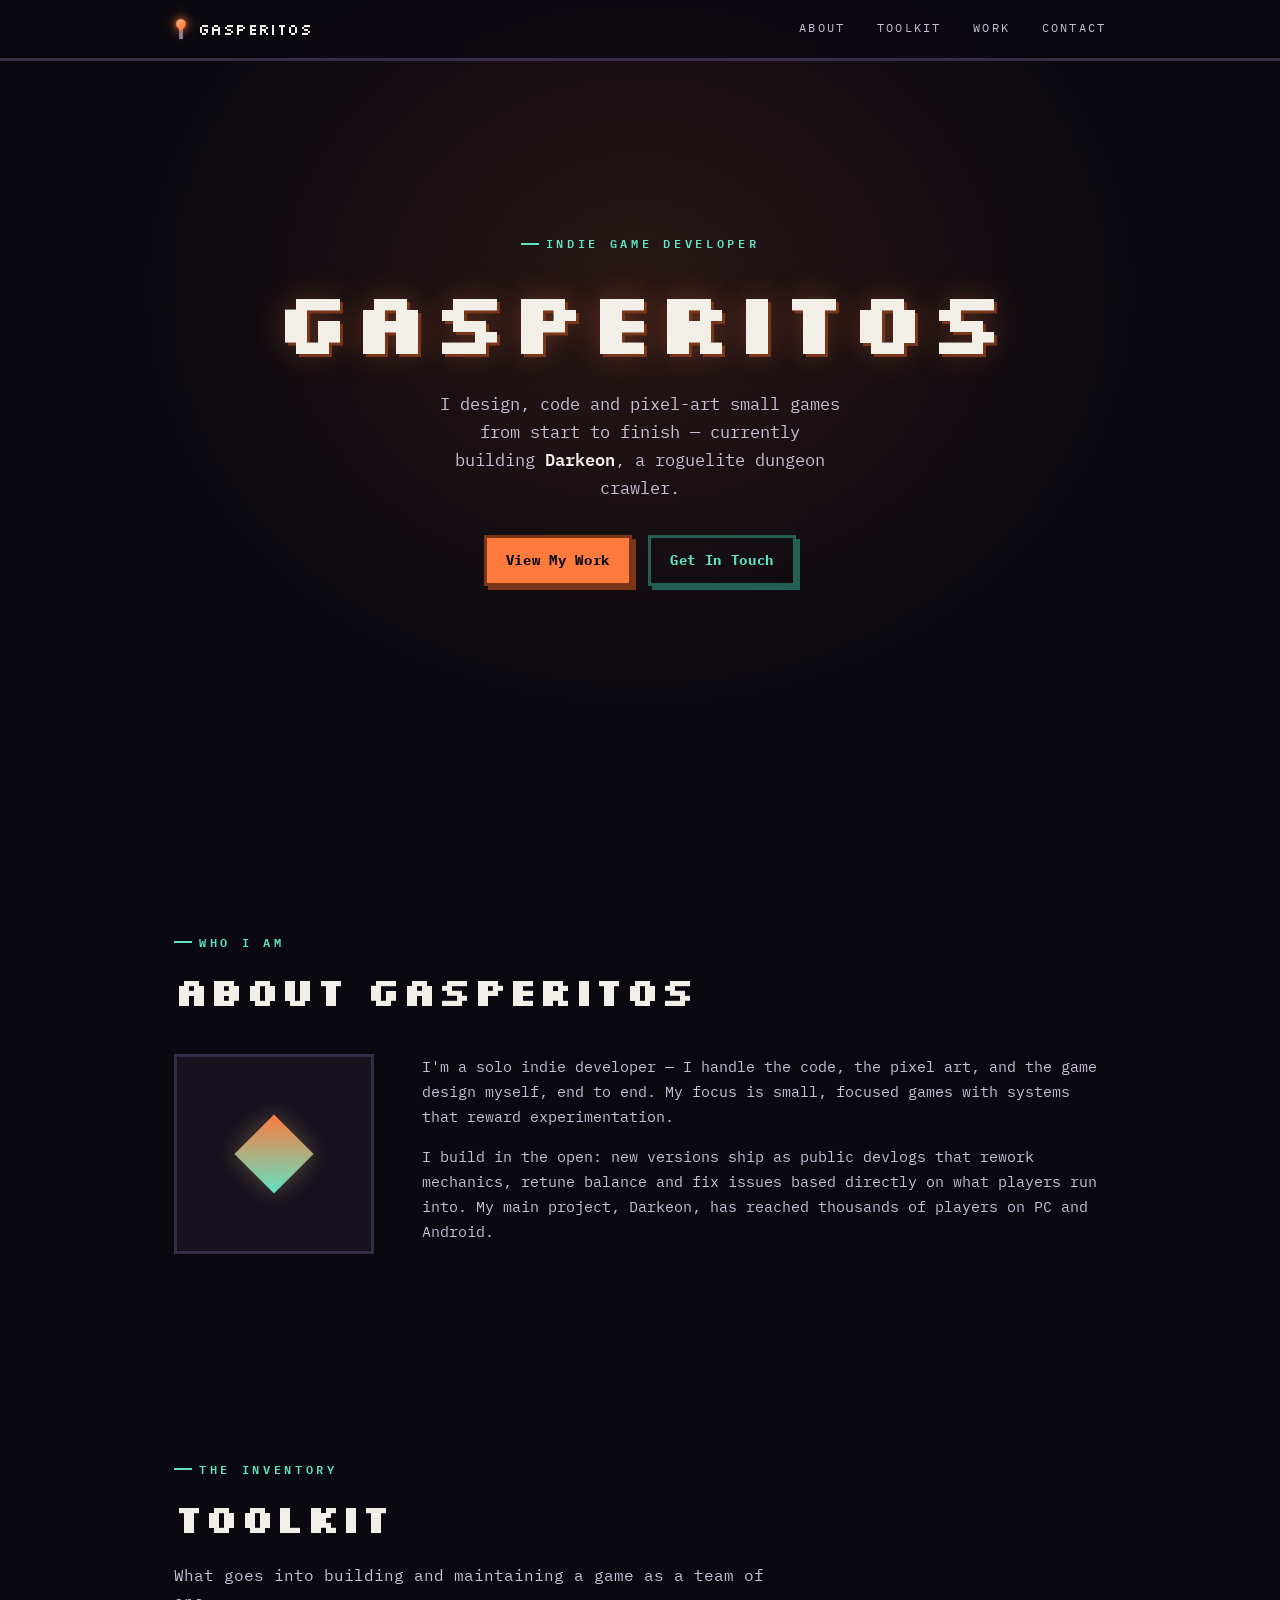
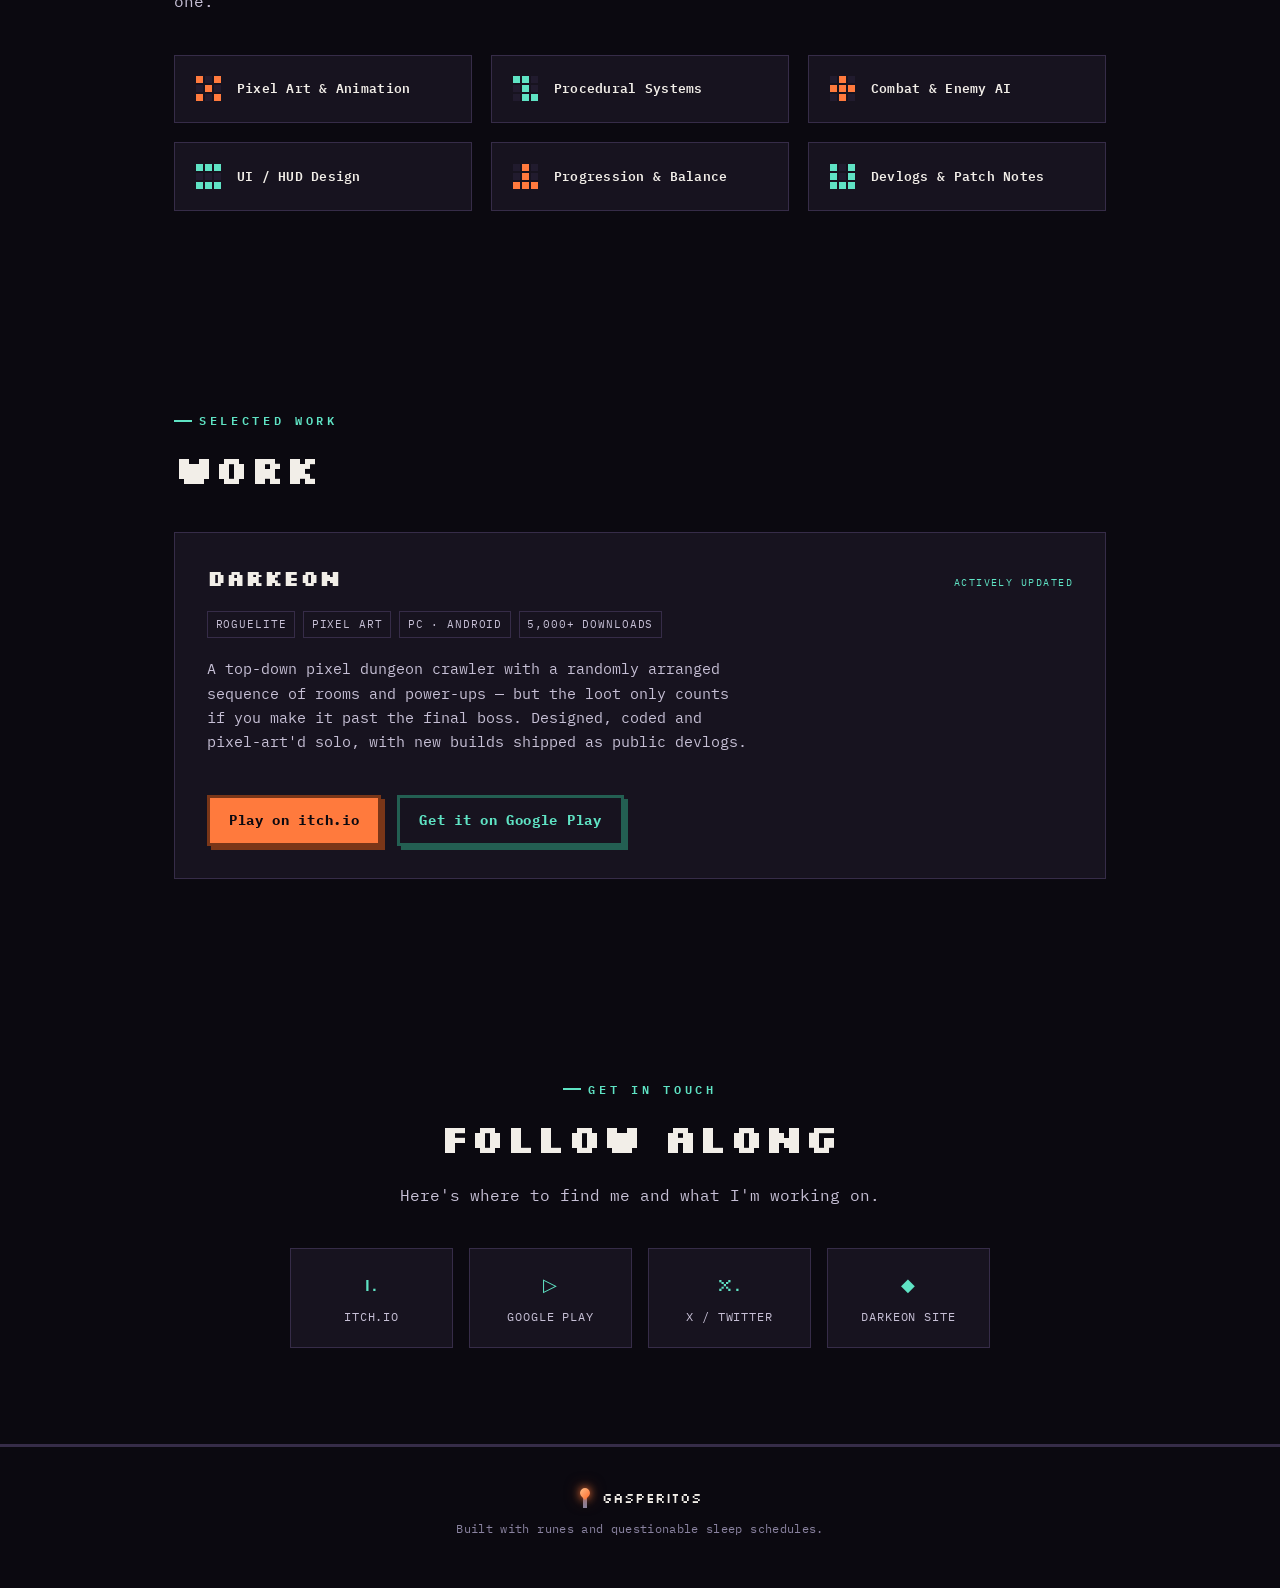
==== index.html @ eeb6ac63 "Add files via upload" ====
<!DOCTYPE html>
<html lang="en">
<head>
<meta charset="UTF-8">
<meta name="viewport" content="width=device-width, initial-scale=1.0">
<title>Gasperitos — Indie Game Developer</title>
<meta name="description" content="Portfolio of Gasperitos, indie game developer — pixel art, gameplay systems, and the mind behind Darkeon.">
<link rel="icon" href="data:image/svg+xml,%3Csvg xmlns='http://www.w3.org/2000/svg' viewBox='0 0 100 100'%3E%3Ctext y='.9em' font-size='90'%3E%F0%9F%94%A5%3C/text%3E%3C/svg%3E">
<link rel="preconnect" href="https://fonts.googleapis.com">
<link rel="preconnect" href="https://fonts.gstatic.com" crossorigin>
<link href="https://fonts.googleapis.com/css2?family=Silkscreen:wght@400;700&family=IBM+Plex+Mono:wght@400;500;600;700&display=swap" rel="stylesheet">
<link rel="stylesheet" href="style.css">
</head>
<body>

<a class="skip-link" href="#main">Skip to content</a>

<header class="nav" id="siteNav">
  <div class="nav-inner">
    <a class="brand" href="#top">
      <span class="torch-icon" aria-hidden="true"><span class="stick"></span><span class="flame"></span></span>
      GASPERITOS
    </a>
    <nav class="nav-links" aria-label="Primary">
      <a href="#about">About</a>
      <a href="#toolkit">Toolkit</a>
      <a href="#work">Work</a>
      <a href="#contact">Contact</a>
    </nav>
    <button class="nav-toggle" id="navToggle" aria-label="Toggle menu" aria-expanded="false">
      <span class="bars"></span>
    </button>
  </div>
</header>

<main id="main">

  <!-- HERO -->
  <section class="hero" id="top">
    <div class="hero-content">
      <p class="eyebrow">Indie Game Developer</p>
      <h1 class="hero-title">GASPERITOS</h1>
      <p class="hero-sub">I design, code and pixel-art small games from start to finish — currently building <strong>Darkeon</strong>, a roguelite dungeon crawler.</p>
      <div class="btn-row">
        <a class="btn btn-primary" href="#work">View My Work</a>
        <a class="btn btn-ghost" href="#contact">Get In Touch</a>
      </div>
    </div>
  </section>

  <!-- ABOUT -->
  <section class="about" id="about">
    <div class="container">
      <p class="eyebrow reveal">Who I Am</p>
      <h2 class="section-title reveal">About Gasperitos</h2>
      <div class="about-grid">
        <div class="emblem reveal" aria-hidden="true">
          <div class="emblem-mark"></div>
        </div>
        <div class="about-body reveal">
          <p>I'm a solo indie developer — I handle the code, the pixel art, and the game design myself, end to end. My focus is small, focused games with systems that reward experimentation.</p>
          <p>I build in the open: new versions ship as public devlogs that rework mechanics, retune balance and fix issues based directly on what players run into. My main project, Darkeon, has reached thousands of players on PC and Android.</p>
        </div>
      </div>
    </div>
  </section>

  <!-- TOOLKIT -->
  <section class="toolkit" id="toolkit">
    <div class="container">
      <p class="eyebrow reveal">The Inventory</p>
      <h2 class="section-title reveal">Toolkit</h2>
      <p class="lede reveal">What goes into building and maintaining a game as a team of one.</p>

      <div class="toolkit-grid">
        <div class="tool-card reveal">
          <div class="mini-grid" aria-hidden="true">
            <div class="cell on"></div><div class="cell"></div><div class="cell on"></div>
            <div class="cell"></div><div class="cell on"></div><div class="cell"></div>
            <div class="cell on"></div><div class="cell"></div><div class="cell on"></div>
          </div>
          <span class="label">Pixel Art &amp; Animation</span>
        </div>
        <div class="tool-card reveal">
          <div class="mini-grid" aria-hidden="true">
            <div class="cell on-r"></div><div class="cell on-r"></div><div class="cell"></div>
            <div class="cell"></div><div class="cell on-r"></div><div class="cell"></div>
            <div class="cell"></div><div class="cell on-r"></div><div class="cell on-r"></div>
          </div>
          <span class="label">Procedural Systems</span>
        </div>
        <div class="tool-card reveal">
          <div class="mini-grid" aria-hidden="true">
            <div class="cell"></div><div class="cell on"></div><div class="cell"></div>
            <div class="cell on"></div><div class="cell on"></div><div class="cell on"></div>
            <div class="cell"></div><div class="cell on"></div><div class="cell"></div>
          </div>
          <span class="label">Combat &amp; Enemy AI</span>
        </div>
        <div class="tool-card reveal">
          <div class="mini-grid" aria-hidden="true">
            <div class="cell on-r"></div><div class="cell on-r"></div><div class="cell on-r"></div>
            <div class="cell"></div><div class="cell"></div><div class="cell"></div>
            <div class="cell on-r"></div><div class="cell on-r"></div><div class="cell on-r"></div>
          </div>
          <span class="label">UI / HUD Design</span>
        </div>
        <div class="tool-card reveal">
          <div class="mini-grid" aria-hidden="true">
            <div class="cell"></div><div class="cell on"></div><div class="cell"></div>
            <div class="cell"></div><div class="cell on"></div><div class="cell"></div>
            <div class="cell on"></div><div class="cell on"></div><div class="cell on"></div>
          </div>
          <span class="label">Progression &amp; Balance</span>
        </div>
        <div class="tool-card reveal">
          <div class="mini-grid" aria-hidden="true">
            <div class="cell on-r"></div><div class="cell"></div><div class="cell on-r"></div>
            <div class="cell on-r"></div><div class="cell"></div><div class="cell on-r"></div>
            <div class="cell on-r"></div><div class="cell on-r"></div><div class="cell on-r"></div>
          </div>
          <span class="label">Devlogs &amp; Patch Notes</span>
        </div>
      </div>
    </div>
  </section>

  <!-- WORK -->
  <section class="work" id="work">
    <div class="container">
      <p class="eyebrow reveal">Selected Work</p>
      <h2 class="section-title reveal">Work</h2>

      <div class="project-card reveal">
        <div class="project-head">
          <h3>Darkeon</h3>
          <span class="project-status">Actively updated</span>
        </div>
        <div class="chip-row">
          <span class="chip">Roguelite</span>
          <span class="chip">Pixel Art</span>
          <span class="chip">PC · Android</span>
          <span class="chip">5,000+ downloads</span>
        </div>
        <p>A top-down pixel dungeon crawler with a randomly arranged sequence of rooms and power-ups — but the loot only counts if you make it past the final boss. Designed, coded and pixel-art'd solo, with new builds shipped as public devlogs.</p>
        <div class="btn-row" style="margin-top:.4rem;">
          <a class="btn btn-primary" href="https://gasperitos.itch.io/darkeon" target="_blank" rel="noopener">Play on itch.io</a>
          <a class="btn btn-ghost" href="https://play.google.com/store/apps/details?id=com.gasperitos.grimstonedungeon" target="_blank" rel="noopener">Get it on Google Play</a>
        </div>
      </div>
    </div>
  </section>

  <!-- CONTACT -->
  <section class="contact" id="contact">
    <div class="container">
      <p class="eyebrow reveal">Get In Touch</p>
      <h2 class="section-title reveal">Follow Along</h2>
      <p class="lede reveal">Here's where to find me and what I'm working on.</p>

      <div class="link-grid">
        <a class="link-card reveal" href="https://gasperitos.itch.io/darkeon" target="_blank" rel="noopener">
          <span class="link-glyph">i.</span>itch.io
        </a>
        <a class="link-card reveal" href="https://play.google.com/store/apps/details?id=com.gasperitos.grimstonedungeon" target="_blank" rel="noopener">
          <span class="link-glyph">▷</span>Google Play
        </a>
        <a class="link-card reveal" href="https://x.com/darkeonn" target="_blank" rel="noopener">
          <span class="link-glyph">x.</span>X / Twitter
        </a>
        <a class="link-card reveal" href="https://theclanstwo.github.io/darkeon" target="_blank" rel="noopener">
          <span class="link-glyph">◆</span>Darkeon Site
        </a>
      </div>
    </div>
  </section>

</main>

<footer>
  <div class="footer-brand">
    <span class="torch-icon" aria-hidden="true"><span class="stick"></span><span class="flame"></span></span>
    GASPERITOS
  </div>
  <p class="footer-note">Built with runes and questionable sleep schedules.</p>
</footer>

<script src="script.js" defer></script>

</body>
</html>
---- style.css ----
/* ============================================================
   TOKENS
   ============================================================ */
:root{
  --bg-void: #0b0910;
  --bg-panel: #17131f;
  --bg-panel-raised: #211b2e;
  --bg-panel-border: #362c48;

  --ember: #ff7a3d;
  --ember-soft: #ffb27a;
  --ember-dim: #7a3618;

  --rune: #5fe3c4;
  --rune-dim: #235f52;

  --stone: #c7c0d6;
  --stone-dim: #8a83a0;
  --bone: #f2eee8;

  --font-display: 'Silkscreen', monospace;
  --font-body: 'IBM Plex Mono', monospace;

  --container: 980px;
  --ease: cubic-bezier(.2,.8,.2,1);
}

/* ============================================================
   RESET
   ============================================================ */
*, *::before, *::after{ box-sizing: border-box; }
html{ scroll-behavior: smooth; }
body{
  margin:0;
  background: var(--bg-void);
  color: var(--stone);
  font-family: var(--font-body);
  font-size: 16px;
  line-height: 1.65;
  -webkit-font-smoothing: antialiased;
}
h1,h2,h3{ margin:0; color: var(--bone); font-family: var(--font-display); font-weight:700; line-height:1.15; }
p{ margin:0 0 1em; }
a{ color: inherit; }
ul{ margin:0; padding:0; list-style:none; }
button{ font-family:inherit; cursor:pointer; }

::selection{ background: var(--ember); color: var(--bg-void); }
::-webkit-scrollbar{ width:10px; }
::-webkit-scrollbar-track{ background: var(--bg-void); }
::-webkit-scrollbar-thumb{ background: var(--bg-panel-border); }
::-webkit-scrollbar-thumb:hover{ background: var(--ember-dim); }

:focus-visible{ outline: 2px solid var(--rune); outline-offset: 3px; }

.skip-link{
  position:absolute; left:-999px; top:auto;
  background: var(--rune); color: var(--bg-void);
  padding:.6em 1em; z-index:200; font-weight:700;
}
.skip-link:focus{ left:1rem; top:1rem; }

/* ============================================================
   LAYOUT HELPERS
   ============================================================ */
.container{ max-width: var(--container); margin: 0 auto; padding: 0 1.5rem; }
section{ padding: 6rem 0; position: relative; }
.eyebrow{
  display:inline-flex; align-items:center; gap:.6em;
  font-size:.72rem; letter-spacing:.32em; text-transform:uppercase;
  color: var(--rune); font-weight:600; margin-bottom:1rem;
}
.eyebrow::before{ content:""; width:18px; height:2px; background: var(--rune); }
.section-title{ font-size: clamp(1.7rem, 4.2vw, 2.5rem); margin-bottom: 1.3rem; letter-spacing:.01em; }
.lede{ max-width: 60ch; color: var(--stone); font-size: 1rem; }

.reveal{ opacity:0; transform: translateY(16px); transition: opacity .6s var(--ease), transform .6s var(--ease); }
.reveal.revealed{ opacity:1; transform:none; }

/* ============================================================
   BUTTONS
   ============================================================ */
.btn{
  display:inline-flex; align-items:center; gap:.6em;
  font-family: var(--font-body); font-weight:700; font-size:.85rem; letter-spacing:.05em;
  text-decoration:none; padding: .85em 1.4em; border: 3px solid; border-radius:0;
  transition: transform .08s steps(2), box-shadow .08s steps(2); white-space:nowrap;
}
.btn:active{ transform: translate(3px,3px); }
.btn-primary{ background: var(--ember); color: var(--bg-void); border-color: var(--ember-dim); box-shadow: 4px 4px 0 var(--ember-dim); }
.btn-primary:hover{ background: var(--ember-soft); }
.btn-primary:active{ box-shadow: 1px 1px 0 var(--ember-dim); }
.btn-ghost{ background: transparent; color: var(--rune); border-color: var(--rune-dim); box-shadow: 4px 4px 0 var(--rune-dim); }
.btn-ghost:hover{ background: rgba(95,227,196,.08); }
.btn-ghost:active{ box-shadow: 1px 1px 0 var(--rune-dim); }
.btn-row{ display:flex; flex-wrap:wrap; gap:1rem; margin-top:2rem; }

/* ============================================================
   NAV
   ============================================================ */
.nav{
  position: fixed; top:0; left:0; right:0; z-index:100;
  background: rgba(11,9,16,.85); backdrop-filter: blur(6px);
  border-bottom: 3px solid var(--bg-panel-border);
}
.nav-inner{ max-width: var(--container); margin:0 auto; padding: .9rem 1.5rem; display:flex; align-items:center; justify-content:space-between; }
.brand{ display:flex; align-items:center; gap:.6rem; text-decoration:none; font-family: var(--font-display); color: var(--bone); font-size: 1rem; letter-spacing:.03em; }
.torch-icon{ position:relative; width:14px; height:20px; flex:0 0 auto; }
.torch-icon .stick{ position:absolute; bottom:0; left:50%; transform:translateX(-50%); width:4px; height:12px; background: var(--stone-dim); }
.torch-icon .flame{
  position:absolute; top:0; left:50%; width:10px; height:10px;
  background: linear-gradient(180deg, var(--ember-soft), var(--ember));
  border-radius: 50% 50% 50% 0; transform: translateX(-50%) rotate(-45deg);
  box-shadow: 0 0 8px var(--ember), 0 0 16px var(--ember-dim);
  animation: flicker 1.6s ease-in-out infinite;
}
@keyframes flicker{
  0%,100%{ transform: translateX(-50%) rotate(-45deg) scale(1); opacity:1; }
  35%{ transform: translateX(-50%) rotate(-40deg) scale(.92); opacity:.85; }
  60%{ transform: translateX(-50%) rotate(-48deg) scale(1.06); opacity:1; }
}
.nav-links{ display:flex; align-items:center; gap:2rem; }
.nav-links a{
  text-decoration:none; font-size:.75rem; letter-spacing:.18em; text-transform:uppercase;
  color: var(--stone); padding:.3em 0; border-bottom:2px solid transparent;
  transition: color .2s var(--ease), border-color .2s var(--ease);
}
.nav-links a:hover{ color: var(--ember-soft); border-color: var(--ember); }
.nav-toggle{
  display:none; background:none; border:2px solid var(--bg-panel-border); width:38px; height:34px;
  align-items:center; justify-content:center; color: var(--bone);
}
.nav-toggle .bars, .nav-toggle .bars::before, .nav-toggle .bars::after{
  content:""; display:block; width:18px; height:2px; background: var(--bone);
}
.nav-toggle .bars{ position:relative; }
.nav-toggle .bars::before{ position:absolute; top:-6px; left:0; content:""; width:18px; height:2px; background:var(--bone); }
.nav-toggle .bars::after{ position:absolute; top:6px; left:0; content:""; width:18px; height:2px; background:var(--bone); }

/* ============================================================
   HERO
   ============================================================ */
.hero{ min-height: 92svh; min-height: 92vh; display:flex; align-items:center; justify-content:center; position:relative; overflow:hidden; padding-top: 5rem; text-align:center; }
.hero::before{
  content:""; position:absolute; inset:0; z-index:0;
  background: radial-gradient(ellipse at 50% 35%, rgba(255,122,61,.12), transparent 55%), var(--bg-void);
}
.hero-content{ position:relative; z-index:2; padding: 0 1.5rem; }
.hero .eyebrow{ justify-content:center; }
.hero-title{
  font-size: clamp(2.6rem, 11vw, 5.5rem); letter-spacing:.02em;
  text-shadow: 3px 3px 0 var(--ember-dim), 0 0 30px rgba(255,122,61,.3);
}
.hero-sub{ max-width: 40ch; margin: 1.3rem auto 0; color: var(--stone); font-size: 1.05rem; }
.hero-sub strong{ color: var(--bone); font-weight:600; }
.hero .btn-row{ justify-content:center; }

/* ============================================================
   ABOUT
   ============================================================ */
.about-grid{ display:grid; grid-template-columns: 200px 1fr; gap: 3rem; align-items:start; margin-top: 2.5rem; }
.emblem{ width: 100%; aspect-ratio: 1; border: 3px solid var(--bg-panel-border); background: var(--bg-panel); display:grid; place-items:center; }
.emblem-mark{ width: 56px; height: 56px; background: linear-gradient(135deg, var(--ember), var(--rune)); transform: rotate(45deg); box-shadow: 0 0 24px rgba(255,122,61,.25), 0 0 24px rgba(95,227,196,.15); }
.about-body p{ font-size:.95rem; color: var(--stone); }
.about-body p + p{ margin-top:1em; }

/* ============================================================
   TOOLKIT
   ============================================================ */
.toolkit-grid{ margin-top: 2.5rem; display:grid; grid-template-columns: repeat(3, 1fr); gap: 1.2rem; }
.tool-card{ background: var(--bg-panel); border: 1px solid var(--bg-panel-border); padding: 1.3rem; display:flex; align-items:center; gap: 1rem; transition: border-color .25s var(--ease); }
.tool-card:hover{ border-color: var(--rune-dim); }
.mini-grid{ flex: 0 0 auto; display:grid; grid-template-columns: repeat(3, 7px); grid-template-rows: repeat(3, 7px); gap:2px; }
.mini-grid .cell{ background: var(--bg-panel-raised); }
.mini-grid .on{ background: var(--ember); }
.mini-grid .on-r{ background: var(--rune); }
.tool-card span.label{ font-size:.82rem; color: var(--bone); font-weight:600; letter-spacing:.02em; }

/* ============================================================
   WORK — single project spotlight
   ============================================================ */
.project-card{
  margin-top: 2.5rem; background: var(--bg-panel); border: 1px solid var(--bg-panel-border);
  padding: 2rem; display:grid; gap: 1.2rem;
}
.project-head{ display:flex; flex-wrap:wrap; align-items:baseline; justify-content:space-between; gap:.8rem; }
.project-head h3{ font-family: var(--font-display); font-size: 1.4rem; color: var(--bone); }
.project-status{ font-size:.65rem; letter-spacing:.14em; text-transform:uppercase; color: var(--rune); }
.chip-row{ display:flex; flex-wrap:wrap; gap:.5rem; }
.chip{
  font-size:.68rem; letter-spacing:.08em; text-transform:uppercase;
  color: var(--stone); border: 1px solid var(--bg-panel-border); padding:.35em .7em;
}
.project-card p{ font-size:.92rem; color: var(--stone); max-width: 60ch; }

/* ============================================================
   CONTACT / FOOTER
   ============================================================ */
.contact{ text-align:center; }
.contact .eyebrow{ justify-content:center; }
.contact .section-title{ margin-left:auto; margin-right:auto; }
.contact .lede{ margin:0 auto; }
.link-grid{ margin-top: 2.5rem; display:grid; grid-template-columns: repeat(4, 1fr); gap: 1rem; max-width: 700px; margin-left:auto; margin-right:auto; }
.link-card{
  display:flex; flex-direction:column; align-items:center; gap:.5rem; padding: 1.3rem 1rem;
  background: var(--bg-panel); border: 1px solid var(--bg-panel-border); text-decoration:none;
  color: var(--stone); font-size:.75rem; letter-spacing:.08em; text-transform:uppercase;
  transition: border-color .25s var(--ease), color .25s var(--ease), transform .25s var(--ease);
}
.link-card:hover{ border-color: var(--ember); color: var(--bone); transform: translateY(-3px); }
.link-glyph{ font-family: var(--font-display); font-size:1.1rem; color: var(--rune); }

footer{ border-top: 3px solid var(--bg-panel-border); padding: 2.4rem 0; text-align:center; }
.footer-brand{ display:flex; align-items:center; justify-content:center; gap:.6rem; font-family: var(--font-display); color: var(--bone); font-size:.9rem; margin-bottom:.6rem; }
.footer-note{ font-size:.72rem; color: var(--stone-dim); letter-spacing:.03em; }

/* ============================================================
   RESPONSIVE
   ============================================================ */
@media (max-width: 900px){
  .about-grid{ grid-template-columns: 140px 1fr; gap:2rem; }
  .toolkit-grid{ grid-template-columns: 1fr 1fr; }
  .link-grid{ grid-template-columns: 1fr 1fr; }
}
@media (max-width: 640px){
  section{ padding: 4rem 0; }
  .nav-links{
    position:absolute; top:100%; left:0; right:0; flex-direction:column; align-items:flex-start; gap:0;
    background: var(--bg-void); border-bottom: 3px solid var(--bg-panel-border);
    max-height:0; overflow:hidden; transition: max-height .3s var(--ease);
  }
  .nav.open .nav-links{ max-height: 260px; }
  .nav-links a{ width:100%; padding: .9rem 1.5rem; border-bottom:1px solid var(--bg-panel-border); }
  .nav-toggle{ display:flex; }
  .about-grid{ grid-template-columns: 1fr; }
  .emblem{ width:110px; margin:0 auto; }
  .toolkit-grid{ grid-template-columns: 1fr; }
  .link-grid{ grid-template-columns: 1fr 1fr; }
  .project-head{ flex-direction:column; align-items:flex-start; }
}
@media (prefers-reduced-motion: reduce){
  *{ animation-duration: .001ms !important; animation-iteration-count: 1 !important; transition-duration: .001ms !important; scroll-behavior:auto !important; }
}
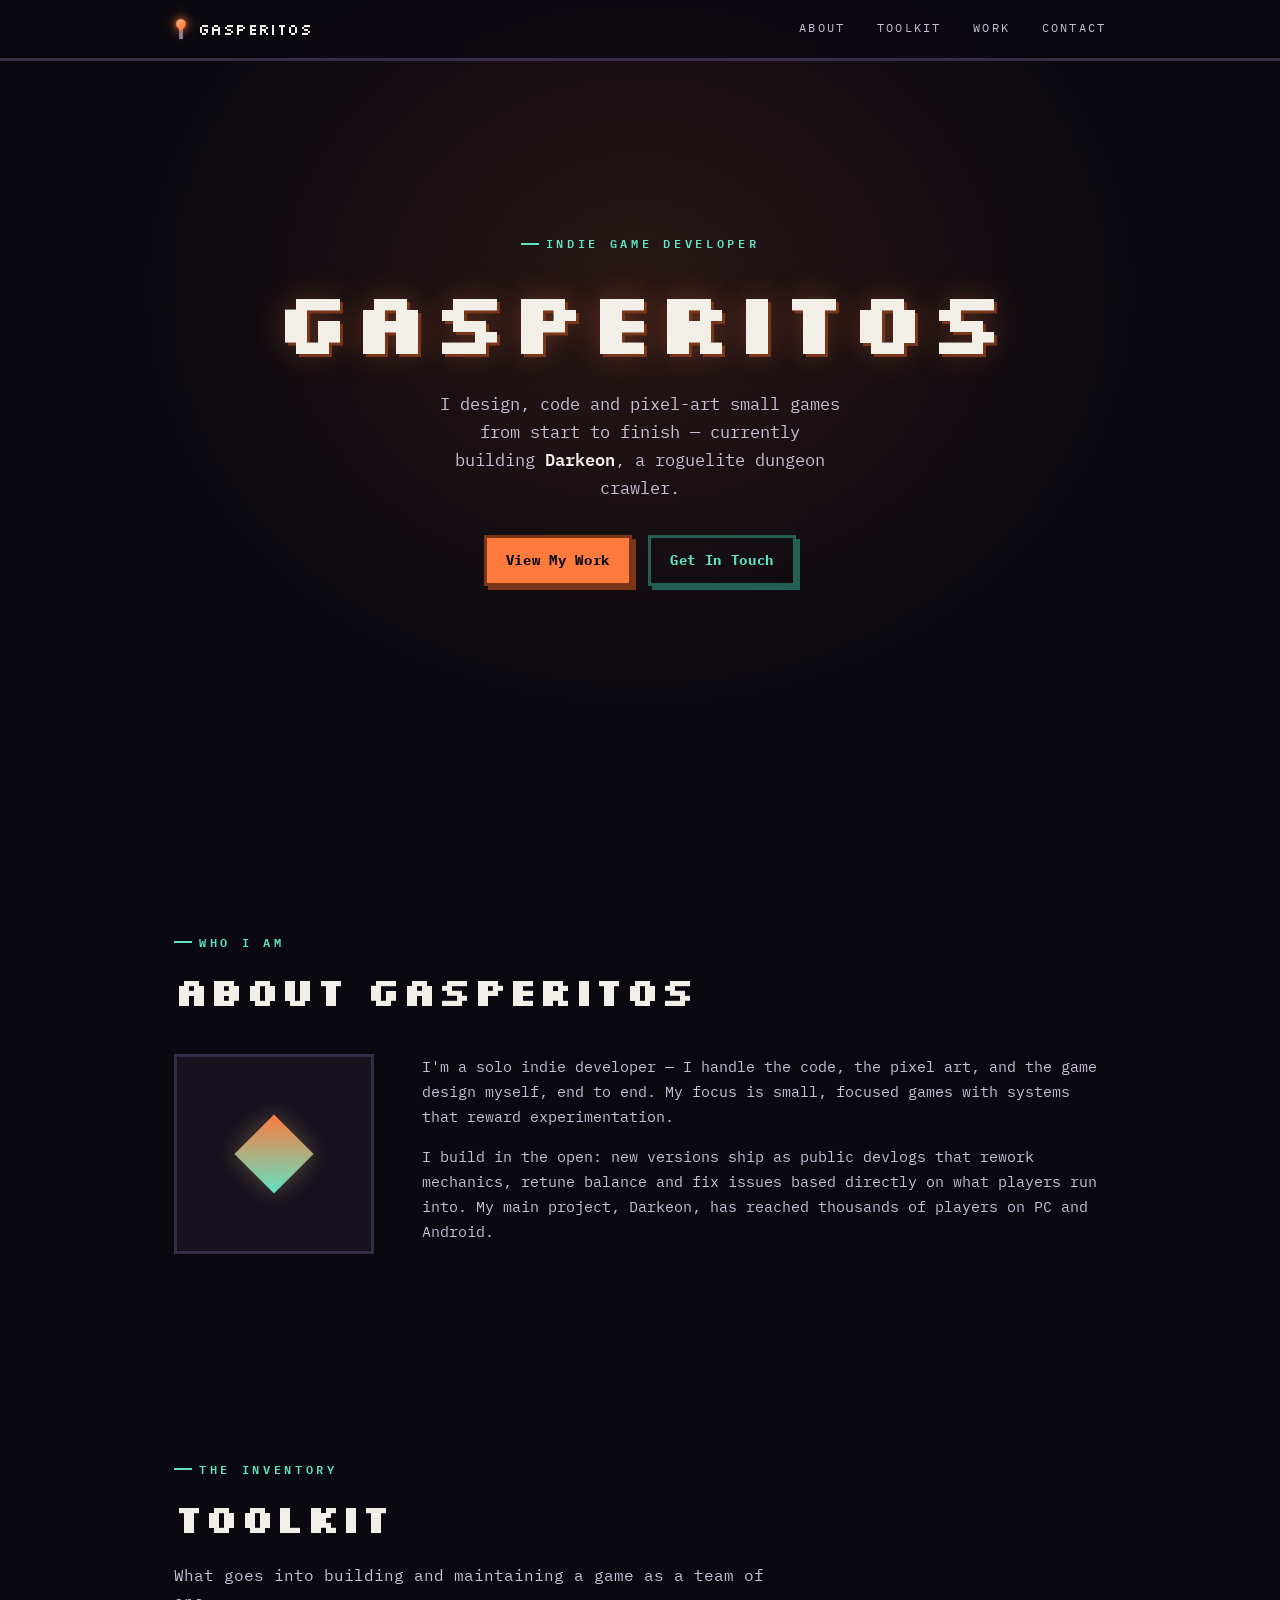
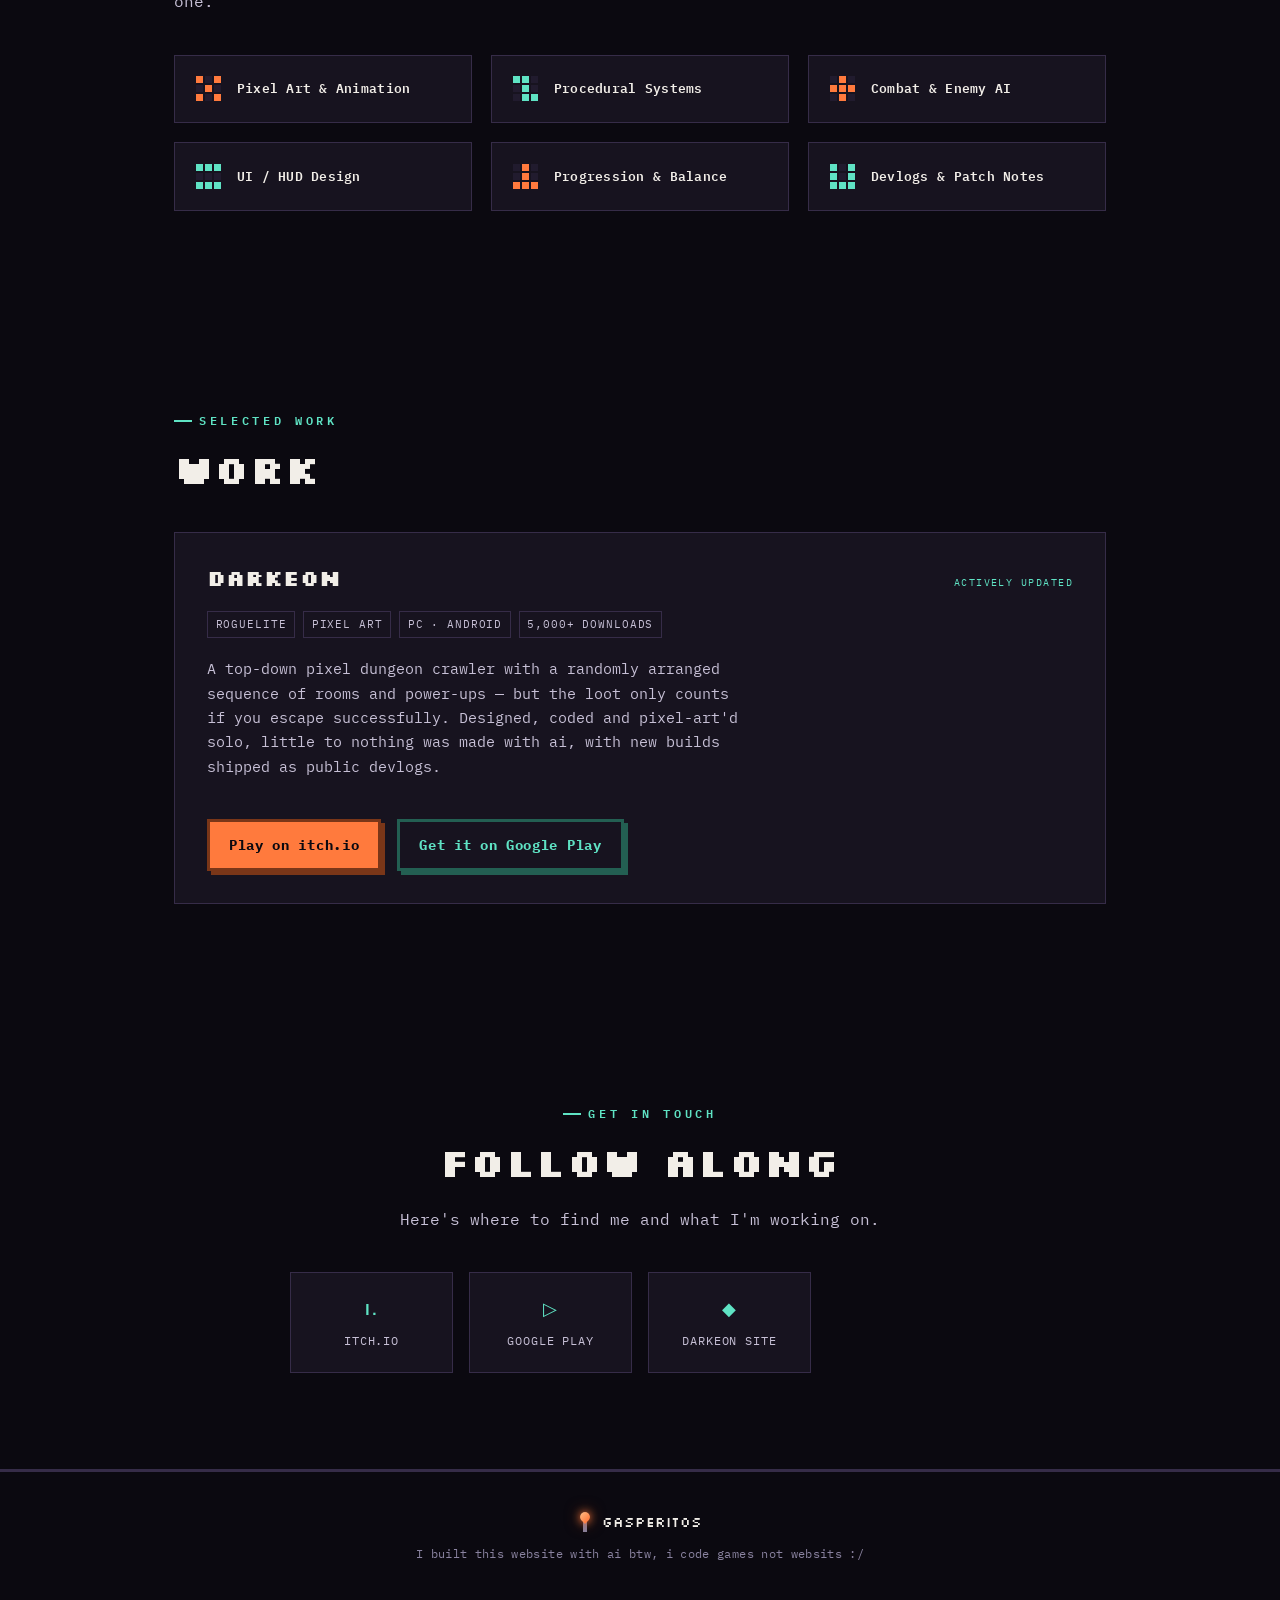
==== commit beffefbe: "Update index.html" ====
--- a/index.html
+++ b/index.html
@@ -4,7 +4,7 @@
 <meta charset="UTF-8">
 <meta name="viewport" content="width=device-width, initial-scale=1.0">
 <title>Gasperitos — Indie Game Developer</title>
-<meta name="description" content="Portfolio of Gasperitos, indie game developer — pixel art, gameplay systems, and the mind behind Darkeon.">
+<meta name="description" content="Portfolio of Gasperitos, indie game developer, the dude behind Darkeon.">
 <link rel="icon" href="data:image/svg+xml,%3Csvg xmlns='http://www.w3.org/2000/svg' viewBox='0 0 100 100'%3E%3Ctext y='.9em' font-size='90'%3E%F0%9F%94%A5%3C/text%3E%3C/svg%3E">
 <link rel="preconnect" href="https://fonts.googleapis.com">
 <link rel="preconnect" href="https://fonts.gstatic.com" crossorigin>
@@ -142,7 +142,7 @@
           <span class="chip">PC · Android</span>
           <span class="chip">5,000+ downloads</span>
         </div>
-        <p>A top-down pixel dungeon crawler with a randomly arranged sequence of rooms and power-ups — but the loot only counts if you make it past the final boss. Designed, coded and pixel-art'd solo, with new builds shipped as public devlogs.</p>
+        <p>A top-down pixel dungeon crawler with a randomly arranged sequence of rooms and power-ups — but the loot only counts if you escape successfully. Designed, coded and pixel-art'd solo, little to nothing was made with ai, with new builds shipped as public devlogs.</p>
         <div class="btn-row" style="margin-top:.4rem;">
           <a class="btn btn-primary" href="https://gasperitos.itch.io/darkeon" target="_blank" rel="noopener">Play on itch.io</a>
           <a class="btn btn-ghost" href="https://play.google.com/store/apps/details?id=com.gasperitos.grimstonedungeon" target="_blank" rel="noopener">Get it on Google Play</a>
@@ -165,9 +165,6 @@
         <a class="link-card reveal" href="https://play.google.com/store/apps/details?id=com.gasperitos.grimstonedungeon" target="_blank" rel="noopener">
           <span class="link-glyph">▷</span>Google Play
         </a>
-        <a class="link-card reveal" href="https://x.com/darkeonn" target="_blank" rel="noopener">
-          <span class="link-glyph">x.</span>X / Twitter
-        </a>
         <a class="link-card reveal" href="https://theclanstwo.github.io/darkeon" target="_blank" rel="noopener">
           <span class="link-glyph">◆</span>Darkeon Site
         </a>
@@ -182,7 +179,7 @@
     <span class="torch-icon" aria-hidden="true"><span class="stick"></span><span class="flame"></span></span>
     GASPERITOS
   </div>
-  <p class="footer-note">Built with runes and questionable sleep schedules.</p>
+  <p class="footer-note">I built this website with ai btw, i code games not websits :/</p>
 </footer>
 
 <script src="script.js" defer></script>
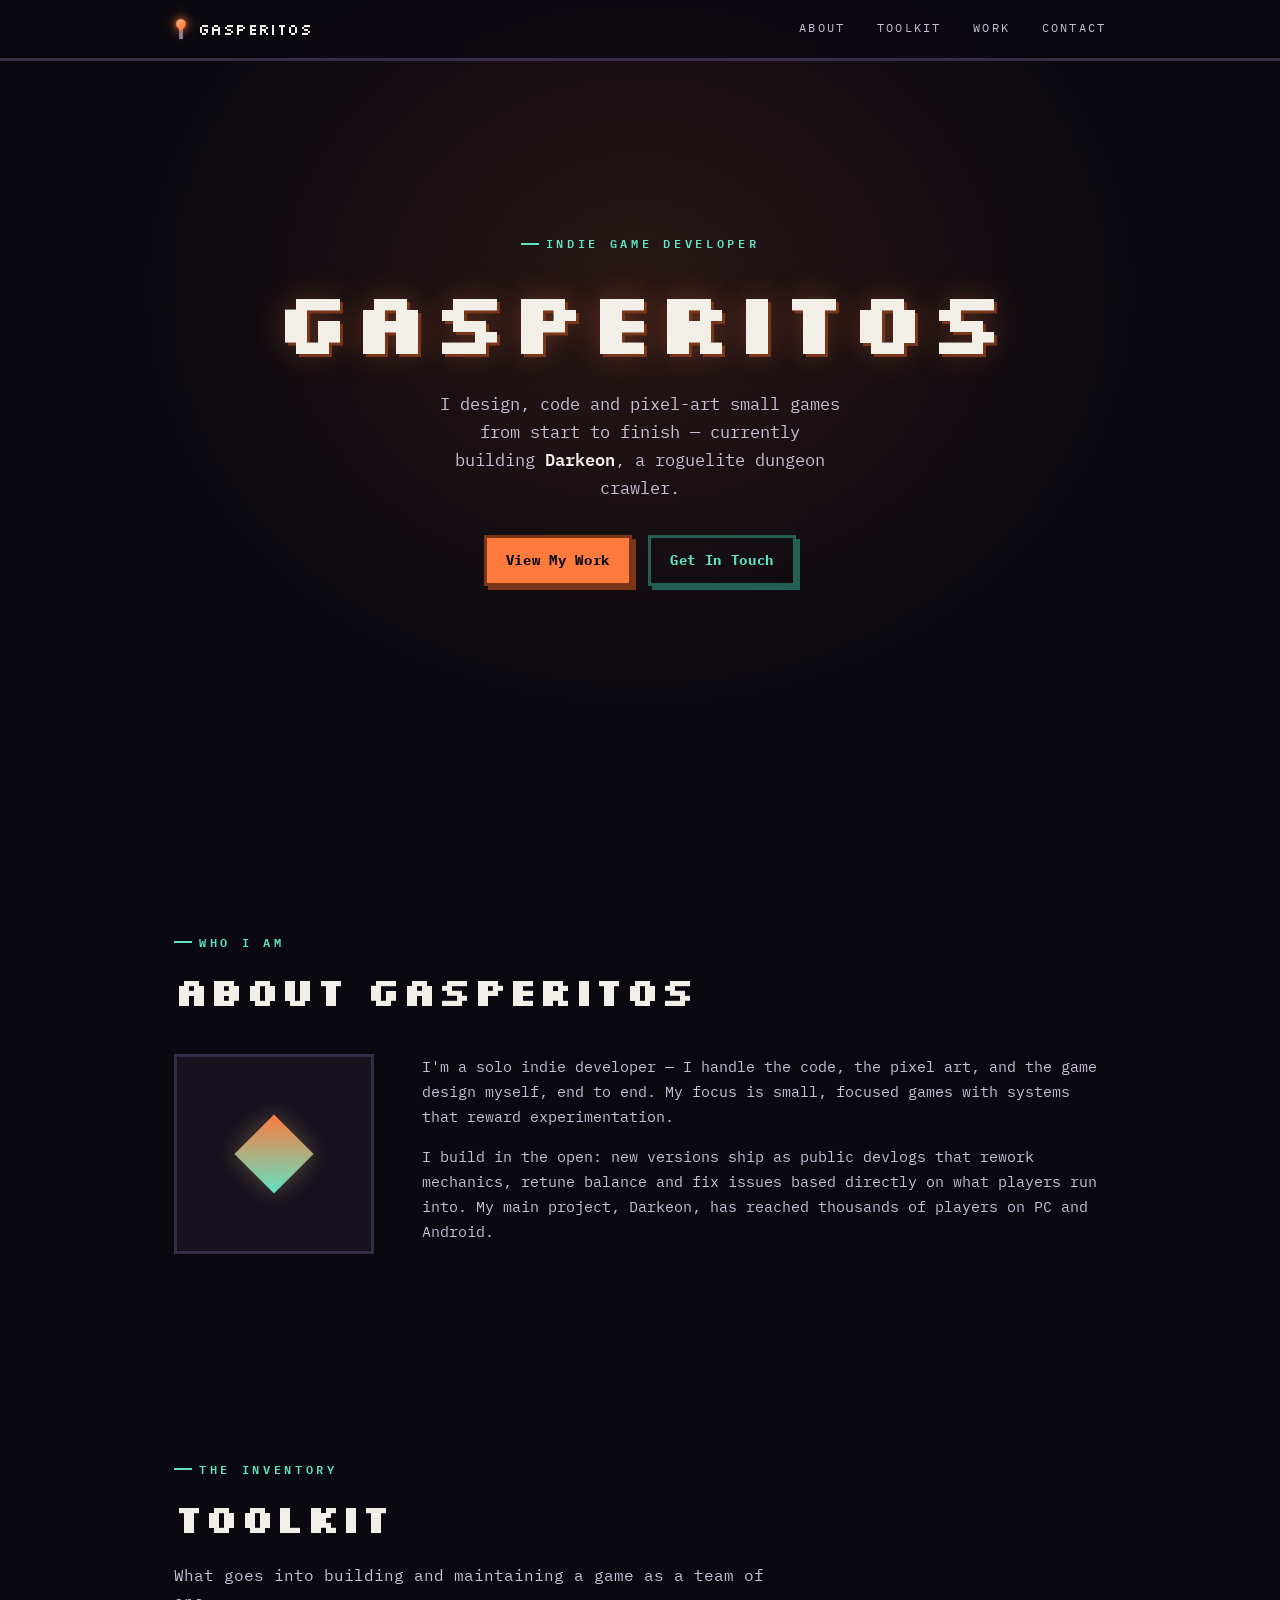
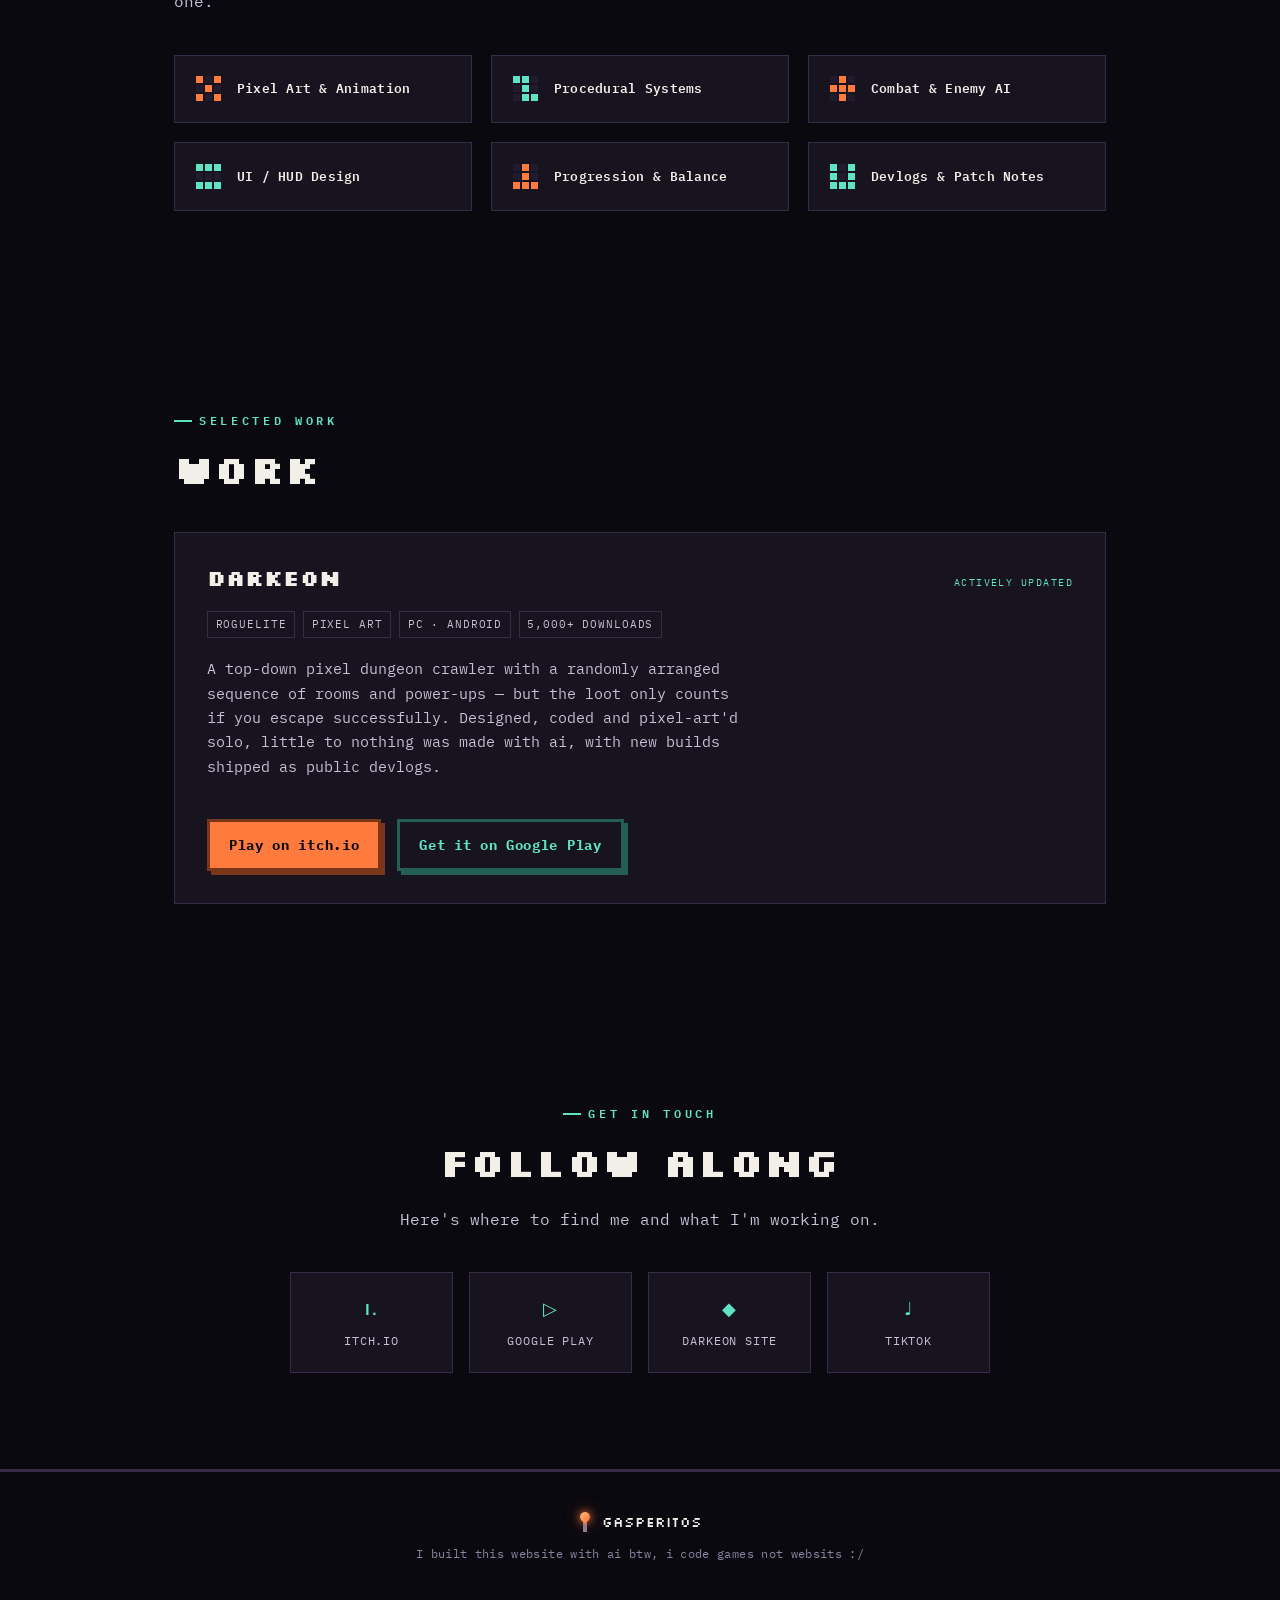
==== commit 3ae39d60: "Update index.html" ====
--- a/index.html
+++ b/index.html
@@ -168,6 +168,9 @@
         <a class="link-card reveal" href="https://theclanstwo.github.io/darkeon" target="_blank" rel="noopener">
           <span class="link-glyph">◆</span>Darkeon Site
         </a>
+        <a class="link-card reveal" href="https://www.tiktok.com/@darkeongame?_r=1&_t=ZN-97hqOKTVBhe" target="_blank" rel="noopener">
+          <span class="link-glyph">♩</span>TikTok
+        </a>
       </div>
     </div>
   </section>
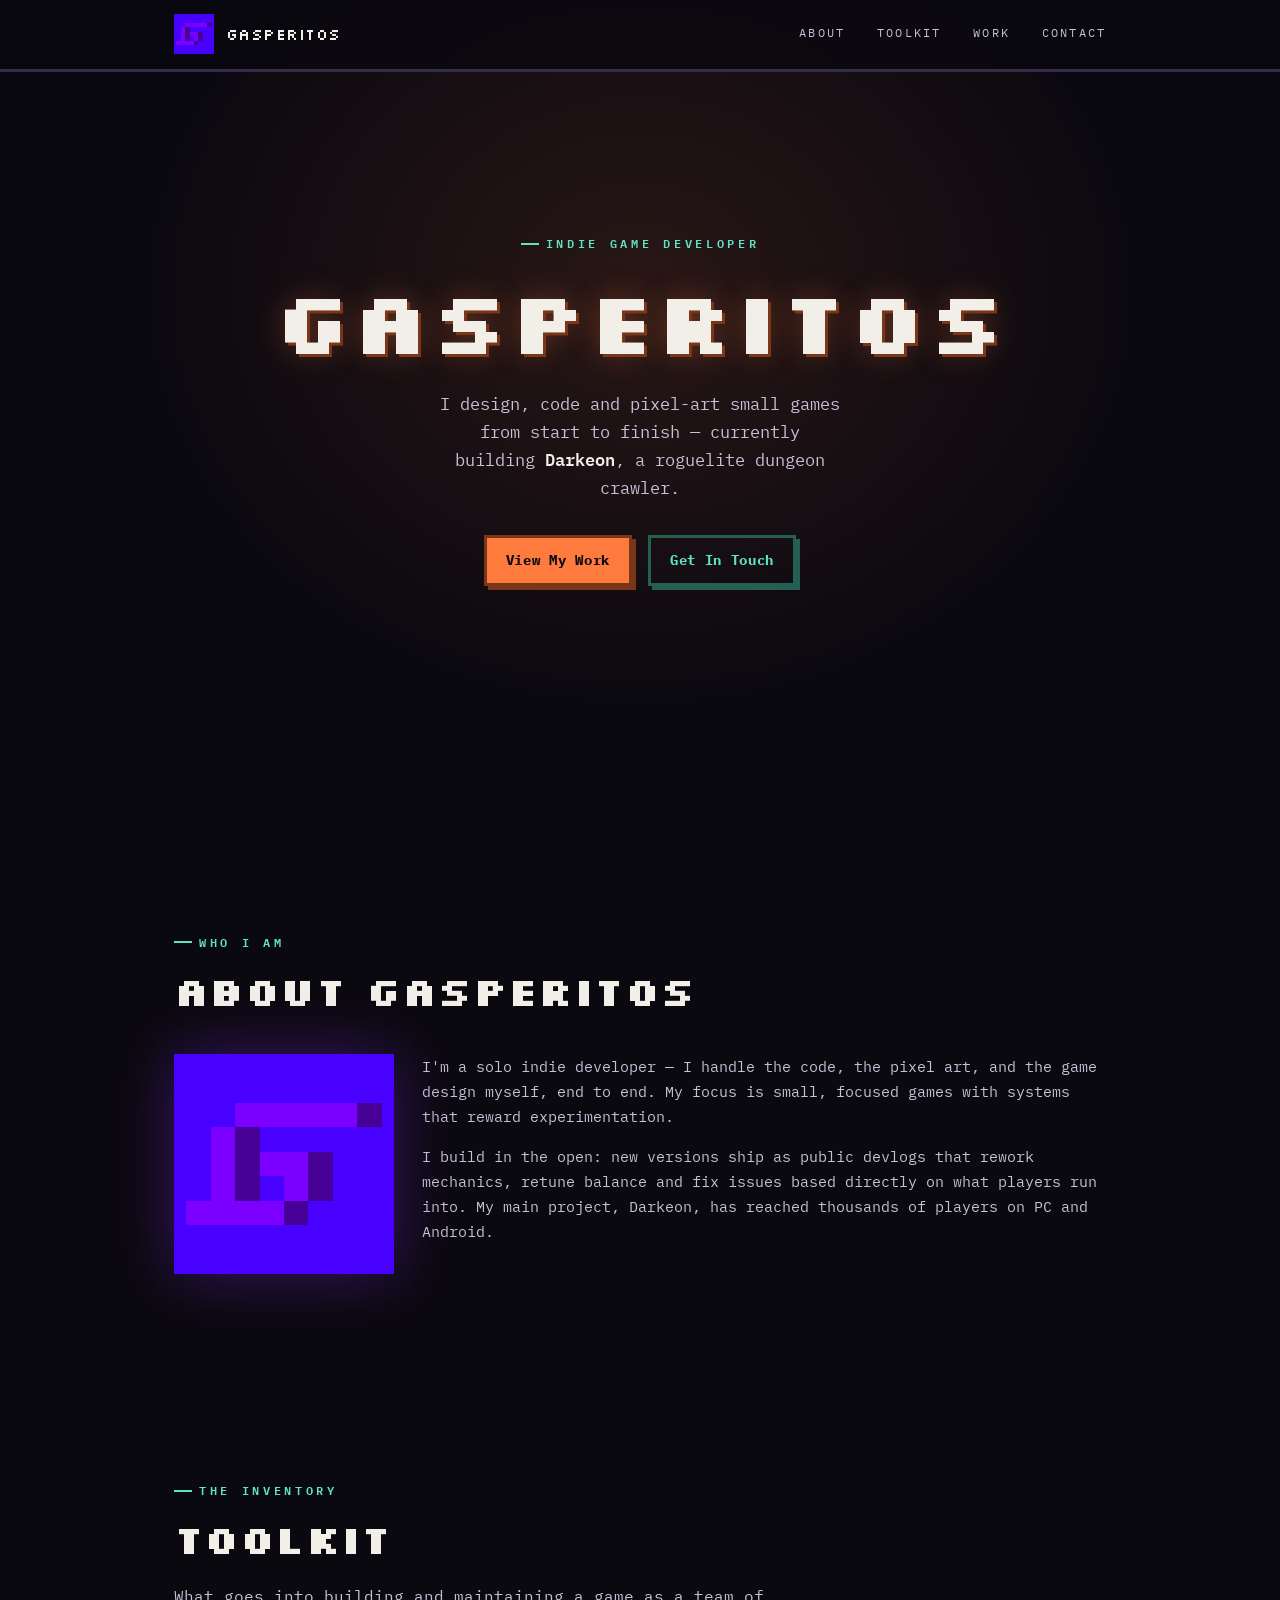
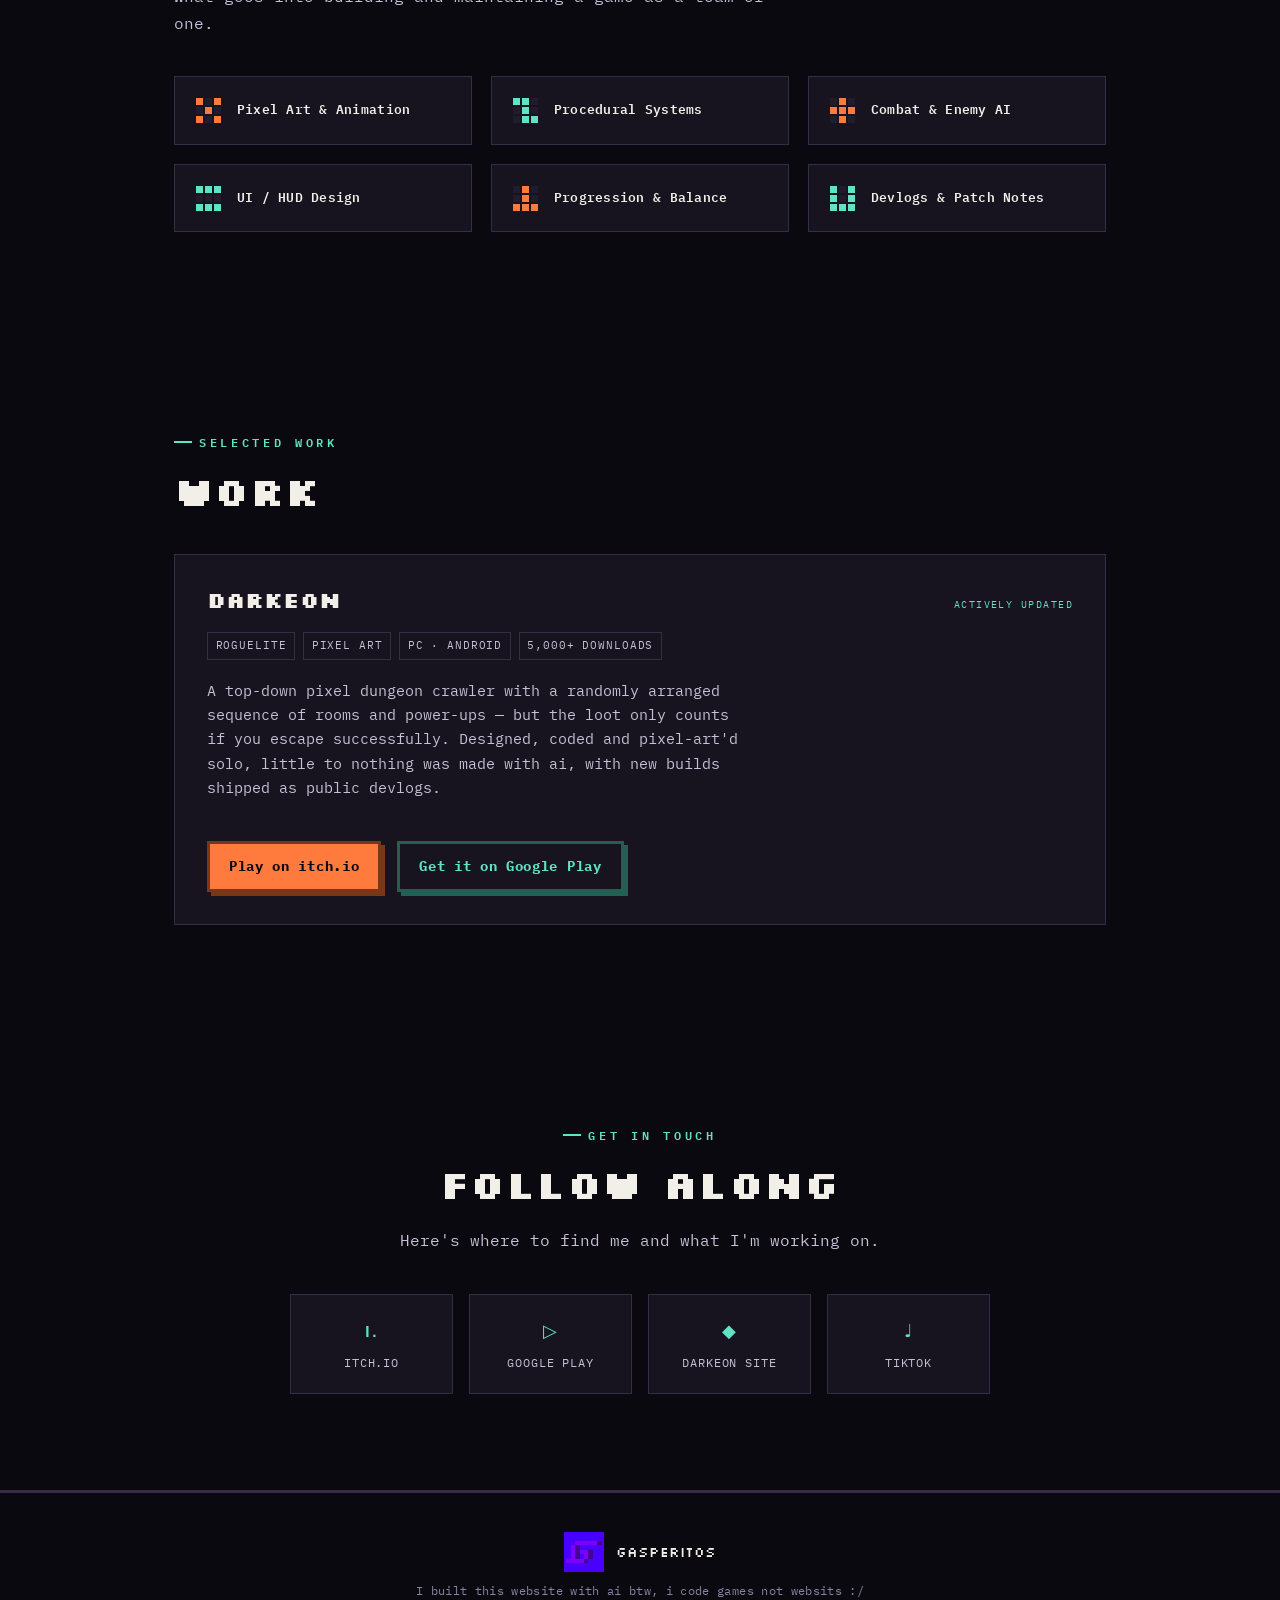
==== commit ff2906c7: "changed gasperitos logo" ====
--- a/index.html
+++ b/index.html
@@ -5,7 +5,7 @@
 <meta name="viewport" content="width=device-width, initial-scale=1.0">
 <title>Gasperitos — Indie Game Developer</title>
 <meta name="description" content="Portfolio of Gasperitos, indie game developer, the dude behind Darkeon.">
-<link rel="icon" href="data:image/svg+xml,%3Csvg xmlns='http://www.w3.org/2000/svg' viewBox='0 0 100 100'%3E%3Ctext y='.9em' font-size='90'%3E%F0%9F%94%A5%3C/text%3E%3C/svg%3E">
+<link rel="icon" type="image/png" href="assets/logo.png">
 <link rel="preconnect" href="https://fonts.googleapis.com">
 <link rel="preconnect" href="https://fonts.gstatic.com" crossorigin>
 <link href="https://fonts.googleapis.com/css2?family=Silkscreen:wght@400;700&family=IBM+Plex+Mono:wght@400;500;600;700&display=swap" rel="stylesheet">
@@ -18,7 +18,7 @@
 <header class="nav" id="siteNav">
   <div class="nav-inner">
     <a class="brand" href="#top">
-      <span class="torch-icon" aria-hidden="true"><span class="stick"></span><span class="flame"></span></span>
+      <img src="assets/logo.png" alt="Gasperitos logo" class="brand-logo">
       GASPERITOS
     </a>
     <nav class="nav-links" aria-label="Primary">
@@ -54,9 +54,13 @@
       <p class="eyebrow reveal">Who I Am</p>
       <h2 class="section-title reveal">About Gasperitos</h2>
       <div class="about-grid">
-        <div class="emblem reveal" aria-hidden="true">
-          <div class="emblem-mark"></div>
-        </div>
+        <div class="about-visual">
+          <img
+              src="assets/logo.png"
+              alt="Gasperitos Logo"
+              class="about-logo"
+                >
+            </div>
         <div class="about-body reveal">
           <p>I'm a solo indie developer — I handle the code, the pixel art, and the game design myself, end to end. My focus is small, focused games with systems that reward experimentation.</p>
           <p>I build in the open: new versions ship as public devlogs that rework mechanics, retune balance and fix issues based directly on what players run into. My main project, Darkeon, has reached thousands of players on PC and Android.</p>
@@ -179,7 +183,7 @@
 
 <footer>
   <div class="footer-brand">
-    <span class="torch-icon" aria-hidden="true"><span class="stick"></span><span class="flame"></span></span>
+    <img src="assets/logo.png" alt="Gasperitos logo" class="brand-logo">
     GASPERITOS
   </div>
   <p class="footer-note">I built this website with ai btw, i code games not websits :/</p>
--- a/style.css
+++ b/style.css
@@ -106,15 +106,7 @@
 }
 .nav-inner{ max-width: var(--container); margin:0 auto; padding: .9rem 1.5rem; display:flex; align-items:center; justify-content:space-between; }
 .brand{ display:flex; align-items:center; gap:.6rem; text-decoration:none; font-family: var(--font-display); color: var(--bone); font-size: 1rem; letter-spacing:.03em; }
-.torch-icon{ position:relative; width:14px; height:20px; flex:0 0 auto; }
-.torch-icon .stick{ position:absolute; bottom:0; left:50%; transform:translateX(-50%); width:4px; height:12px; background: var(--stone-dim); }
-.torch-icon .flame{
-  position:absolute; top:0; left:50%; width:10px; height:10px;
-  background: linear-gradient(180deg, var(--ember-soft), var(--ember));
-  border-radius: 50% 50% 50% 0; transform: translateX(-50%) rotate(-45deg);
-  box-shadow: 0 0 8px var(--ember), 0 0 16px var(--ember-dim);
-  animation: flicker 1.6s ease-in-out infinite;
-}
+
 @keyframes flicker{
   0%,100%{ transform: translateX(-50%) rotate(-45deg) scale(1); opacity:1; }
   35%{ transform: translateX(-50%) rotate(-40deg) scale(.92); opacity:.85; }
@@ -160,8 +152,6 @@
    ABOUT
    ============================================================ */
 .about-grid{ display:grid; grid-template-columns: 200px 1fr; gap: 3rem; align-items:start; margin-top: 2.5rem; }
-.emblem{ width: 100%; aspect-ratio: 1; border: 3px solid var(--bg-panel-border); background: var(--bg-panel); display:grid; place-items:center; }
-.emblem-mark{ width: 56px; height: 56px; background: linear-gradient(135deg, var(--ember), var(--rune)); transform: rotate(45deg); box-shadow: 0 0 24px rgba(255,122,61,.25), 0 0 24px rgba(95,227,196,.15); }
 .about-body p{ font-size:.95rem; color: var(--stone); }
 .about-body p + p{ margin-top:1em; }
 
@@ -234,7 +224,6 @@
   .nav-links a{ width:100%; padding: .9rem 1.5rem; border-bottom:1px solid var(--bg-panel-border); }
   .nav-toggle{ display:flex; }
   .about-grid{ grid-template-columns: 1fr; }
-  .emblem{ width:110px; margin:0 auto; }
   .toolkit-grid{ grid-template-columns: 1fr; }
   .link-grid{ grid-template-columns: 1fr 1fr; }
   .project-head{ flex-direction:column; align-items:flex-start; }
@@ -242,3 +231,37 @@
 @media (prefers-reduced-motion: reduce){
   *{ animation-duration: .001ms !important; animation-iteration-count: 1 !important; transition-duration: .001ms !important; scroll-behavior:auto !important; }
 }
+.brand-logo {
+    width: 40px;
+    height: 40px;
+    image-rendering: pixelated;
+    image-rendering: crisp-edges;
+    object-fit: contain;
+    flex-shrink: 0;
+}
+
+.brand,
+.footer-brand {
+    display: flex;
+    align-items: center;
+    gap: 12px;
+}
+
+.about-logo {
+    width: 220px;
+    height: 220px;
+    object-fit: contain;
+    image-rendering: pixelated;
+    image-rendering: crisp-edges;
+    filter: drop-shadow(0 0 30px rgba(140, 40, 255, 0.35));
+    animation: float 6s ease-in-out infinite;
+}
+
+@keyframes float {
+    0%,100% {
+        transform: translateY(0);
+    }
+    50% {
+        transform: translateY(-12px);
+    }
+}
